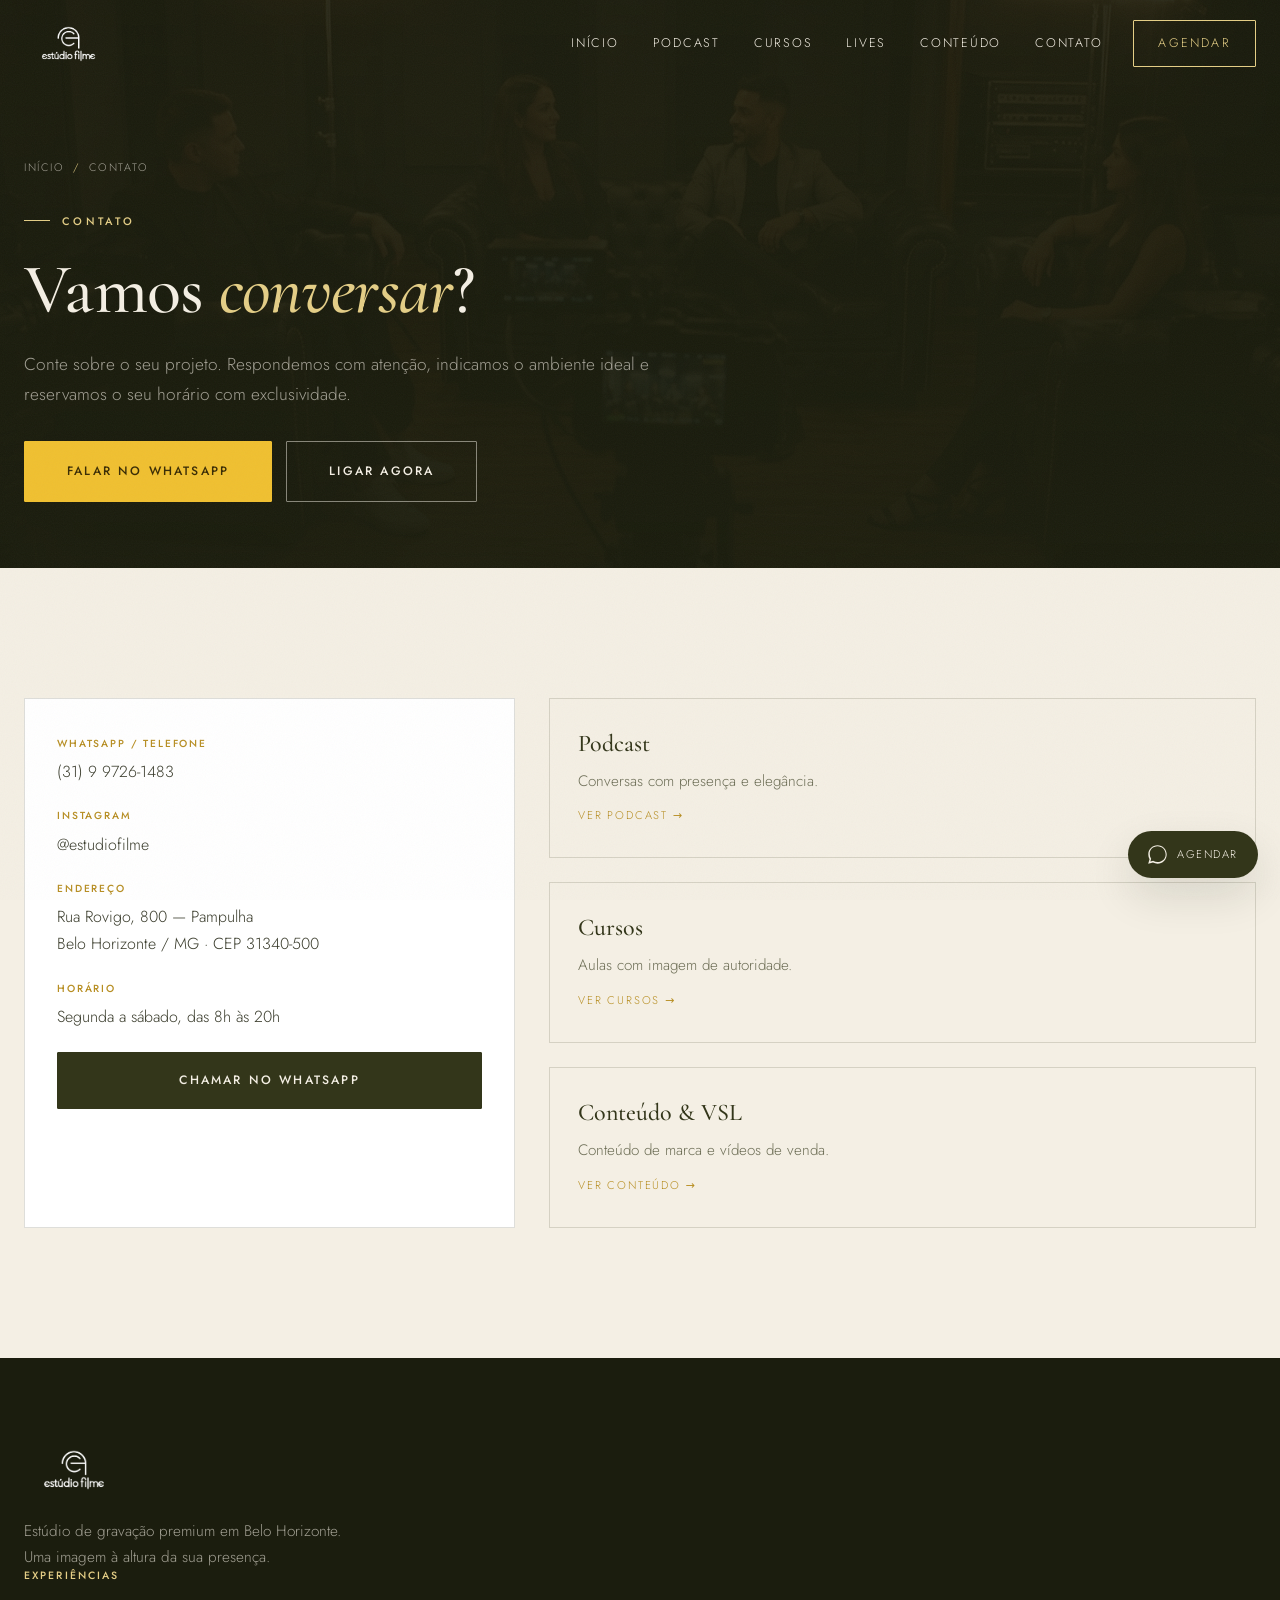
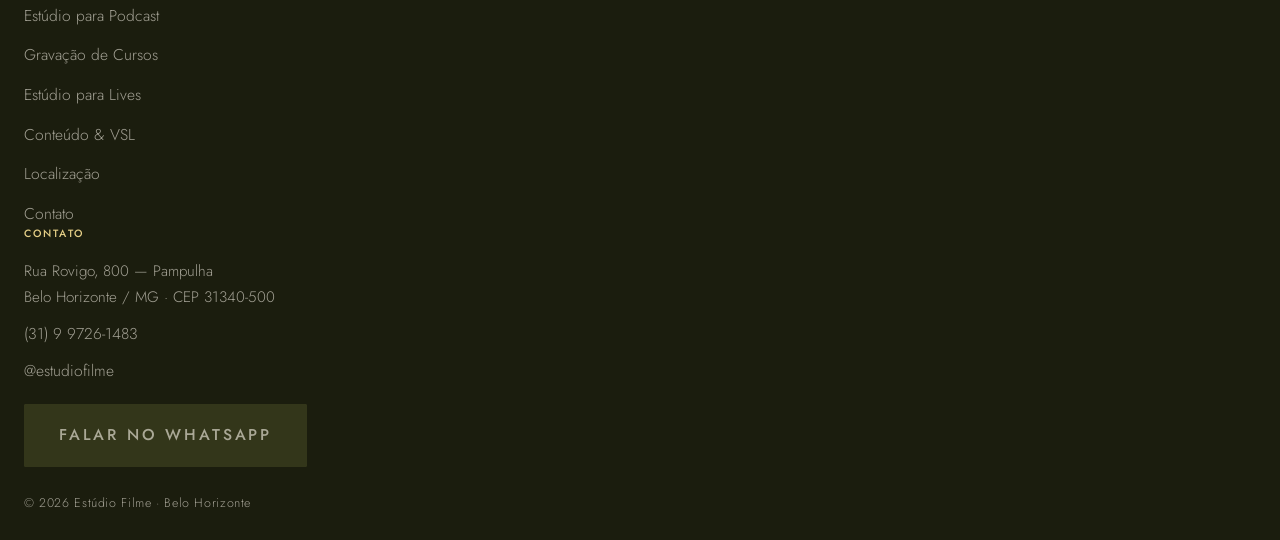
==== contato/index.html @ 5caf7e09 "Primeira Versão" ====
<!DOCTYPE html>
<html lang="pt-BR">
<head>
  <meta charset="UTF-8" />
  <meta name="viewport" content="width=device-width, initial-scale=1.0" />
  <meta name="theme-color" content="#F7F2E8" />

  <title>Contato e Agendamento | Estúdio Filme</title>
  <meta name="description" content="Fale com o Estúdio Filme e agende sua gravação em Belo Horizonte. Atendimento próximo e exclusivo pelo WhatsApp (31) 99726-1483. Estúdio premium na Pampulha." />
  <meta name="keywords" content="contato Estúdio Filme, agendar estúdio premium BH, WhatsApp estúdio gravação Belo Horizonte" />
  <meta name="robots" content="index, follow, max-image-preview:large, max-snippet:-1" />
  <meta name="geo.region" content="BR-MG" />
  <meta name="geo.placename" content="Belo Horizonte" />

  <meta property="og:type" content="website" />
  <meta property="og:locale" content="pt_BR" />
  <meta property="og:site_name" content="Estúdio Filme" />
  <meta property="og:title" content="Contato e Agendamento | Estúdio Filme" />
  <meta property="og:description" content="Agende sua gravação no Estúdio Filme pelo WhatsApp (31) 99726-1483." />
  <meta property="og:url" content="https://www.estudiofilme.com.br/contato/" />
  <meta property="og:image" content="https://www.estudiofilme.com.br/assets/estudio-music.png" />

  <link rel="icon" type="image/png" href="../assets/favicon.png" />
  <link rel="apple-touch-icon" href="../assets/favicon.png" />
  <link rel="canonical" href="https://www.estudiofilme.com.br/contato/" />
  <link rel="alternate" hreflang="pt-BR" href="https://www.estudiofilme.com.br/contato/" />
  <link rel="sitemap" type="application/xml" href="/sitemap.xml" />

  <link rel="preconnect" href="https://fonts.googleapis.com" />
  <link rel="preconnect" href="https://fonts.gstatic.com" crossorigin />
  <link href="https://fonts.googleapis.com/css2?family=Cormorant+Garamond:ital,wght@0,500;0,600;1,500;1,600&family=Jost:wght@300;400;500&display=swap" rel="stylesheet" />
  <link rel="stylesheet" href="../style.css" />

  <script type="application/ld+json">
  {
    "@context": "https://schema.org",
    "@graph": [
      { "@type": "ContactPage", "@id": "https://www.estudiofilme.com.br/contato/#contactpage", "url": "https://www.estudiofilme.com.br/contato/", "name": "Contato — Estúdio Filme", "about": { "@id": "https://www.estudiofilme.com.br/#business" } },
      { "@type": ["LocalBusiness","ProfessionalService"], "@id": "https://www.estudiofilme.com.br/#business", "name": "Estúdio Filme", "url": "https://www.estudiofilme.com.br/", "telephone": "+5531997261483", "image": "https://www.estudiofilme.com.br/assets/estudio-music.png", "priceRange": "$$$", "address": { "@type": "PostalAddress", "streetAddress": "Rua Rovigo, 800", "addressLocality": "Belo Horizonte", "addressRegion": "MG", "postalCode": "31340-500", "addressCountry": "BR" }, "contactPoint": { "@type": "ContactPoint", "telephone": "+5531997261483", "contactType": "reservas", "areaServed": "BR", "availableLanguage": "Portuguese" } },
      { "@type": "BreadcrumbList", "itemListElement": [ { "@type": "ListItem", "position": 1, "name": "Início", "item": "https://www.estudiofilme.com.br/" }, { "@type": "ListItem", "position": 2, "name": "Contato", "item": "https://www.estudiofilme.com.br/contato/" } ] }
    ]
  }
  </script>
</head>

<body>
  <div class="progress" aria-hidden="true"></div>
  <div class="grain" aria-hidden="true"></div>
  <header class="navbar over-hero" id="navbar">
    <div class="container nav-inner">
      <a href="../" class="nav-logo" aria-label="Estúdio Filme — página inicial"><img src="../assets/logo.png" alt="Logo Estúdio Filme" width="150" height="50" /></a>
      <button class="nav-toggle" id="navToggle" aria-label="Abrir menu" aria-expanded="false" aria-controls="navMenu"><span></span><span></span><span></span></button>
      <nav class="nav-menu nav-desk" id="navMenu" aria-label="Navegação principal">
        <ul>
          <li><a href="../">Início</a></li>
          <li><a href="../podcast/">Podcast</a></li>
          <li><a href="../cursos/">Cursos</a></li>
          <li><a href="../lives/">Lives</a></li>
          <li><a href="../conteudo/">Conteúdo</a></li>
          <li><a href="../contato/" aria-current="page">Contato</a></li>
          <li><a class="nav-cta" href="https://tintim.link/whatsapp/37ca98e3-c741-49e3-a5a9-5ac7f1c327ac/c7a676eb-f484-4da7-a1aa-356ea77e2d08" target="_blank" rel="noopener">Agendar</a></li>
        </ul>
      </nav>
    </div>
  </header>

  <main>
    <section class="subhero">
      <div class="bg"><img src="../assets/estudio-music.png" alt="" aria-hidden="true" data-parallax="0.07" /></div>
      <div class="container">
        <nav class="breadcrumb" aria-label="Trilha"><ol><li><a href="../">Início</a></li><li aria-current="page">Contato</li></ol></nav>
        <span class="eyebrow">Contato</span>
        <h1>Vamos <em>conversar</em>?</h1>
        <p class="lead">Conte sobre o seu projeto. Respondemos com atenção, indicamos o ambiente ideal e reservamos o seu horário com exclusividade.</p>
        <div class="hero-actions">
          <a class="btn btn-solid btn-lg" href="https://tintim.link/whatsapp/37ca98e3-c741-49e3-a5a9-5ac7f1c327ac/c7a676eb-f484-4da7-a1aa-356ea77e2d08" target="_blank" rel="noopener">Falar no WhatsApp</a>
          <a class="btn btn-outline btn-lg" href="tel:+5531997261483">Ligar agora</a>
        </div>
      </div>
    </section>

    <section class="section">
      <div class="container">
        <div class="location-grid">
          <address class="location-info reveal">
            <p class="loc-item"><strong>WhatsApp / Telefone</strong><a href="tel:+5531997261483">(31) 9 9726-1483</a></p>
            <p class="loc-item"><strong>Instagram</strong><a href="https://www.instagram.com/estudiofilme" target="_blank" rel="noopener">@estudiofilme</a></p>
            <p class="loc-item"><strong>Endereço</strong>Rua Rovigo, 800 — Pampulha<br />Belo Horizonte / MG · CEP 31340-500</p>
            <p class="loc-item"><strong>Horário</strong>Segunda a sábado, das 8h às 20h</p>
            <a class="btn btn-solid" href="https://tintim.link/whatsapp/37ca98e3-c741-49e3-a5a9-5ac7f1c327ac/c7a676eb-f484-4da7-a1aa-356ea77e2d08" target="_blank" rel="noopener">Chamar no WhatsApp</a>
          </address>
          <div class="related-grid" style="grid-template-columns:1fr">
            <a class="related-card reveal" href="../podcast/"><h3>Podcast</h3><p>Conversas com presença e elegância.</p><span class="sol-link">Ver podcast</span></a>
            <a class="related-card reveal" href="../cursos/"><h3>Cursos</h3><p>Aulas com imagem de autoridade.</p><span class="sol-link">Ver cursos</span></a>
            <a class="related-card reveal" href="../conteudo/"><h3>Conteúdo &amp; VSL</h3><p>Conteúdo de marca e vídeos de venda.</p><span class="sol-link">Ver conteúdo</span></a>
          </div>
        </div>
      </div>
    </section>
  </main>

  <footer class="footer">
    <div class="container footer-inner">
      <div class="footer-brand"><img src="../assets/logo.png" alt="Estúdio Filme" width="160" height="52" /><p>Estúdio de gravação premium em Belo Horizonte. Uma imagem à altura da sua presença.</p></div>
      <nav class="footer-nav" aria-label="Links do rodapé"><h4>Experiências</h4><ul>
        <li><a href="../podcast/">Estúdio para Podcast</a></li>
        <li><a href="../cursos/">Gravação de Cursos</a></li>
        <li><a href="../lives/">Estúdio para Lives</a></li>
        <li><a href="../conteudo/">Conteúdo &amp; VSL</a></li>
        <li><a href="../localizacao/">Localização</a></li>
        <li><a href="../contato/">Contato</a></li>
      </ul></nav>
      <div class="footer-contact"><h4>Contato</h4><address class="footer-address">
        <p>Rua Rovigo, 800 — Pampulha<br />Belo Horizonte / MG · CEP 31340-500</p>
        <p><a href="tel:+5531997261483">(31) 9 9726-1483</a></p>
        <p><a href="https://www.instagram.com/estudiofilme" target="_blank" rel="noopener">@estudiofilme</a></p>
      </address>
      <a class="btn btn-solid" href="https://tintim.link/whatsapp/37ca98e3-c741-49e3-a5a9-5ac7f1c327ac/c7a676eb-f484-4da7-a1aa-356ea77e2d08" target="_blank" rel="noopener">Falar no WhatsApp</a></div>
    </div>
    <div class="footer-bottom"><div class="container"><p>© <span id="year"></span> Estúdio Filme · Belo Horizonte</p></div></div>
  </footer>

  <a class="whatsapp-float" href="https://tintim.link/whatsapp/37ca98e3-c741-49e3-a5a9-5ac7f1c327ac/c7a676eb-f484-4da7-a1aa-356ea77e2d08" target="_blank" rel="noopener" aria-label="Falar no WhatsApp">
    <svg viewBox="0 0 32 32" aria-hidden="true"><path d="M16 .4C7.4.4.5 7.3.5 15.9c0 2.8.7 5.5 2.1 7.9L.3 31.7l8.1-2.1c2.3 1.3 4.9 1.9 7.6 1.9 8.6 0 15.5-6.9 15.5-15.5S24.6.4 16 .4zm0 28.3c-2.4 0-4.7-.6-6.7-1.8l-.5-.3-4.8 1.3 1.3-4.7-.3-.5c-1.3-2.1-2-4.5-2-6.9C2.3 8.3 8.4 2.3 16 2.3S29.7 8.3 29.7 16 23.6 28.7 16 28.7z"/></svg>
    <span class="wf-label">Agendar</span>
  </a>
  <button class="to-top" aria-label="Voltar ao topo"><svg viewBox="0 0 24 24" width="18" height="18" fill="none" stroke="currentColor" stroke-width="1.6"><path d="M12 19V5M5 12l7-7 7 7"/></svg></button>

  <script src="../script.js" defer></script>
</body>
</html>
---- style.css ----
/* =========================================================
   ESTÚDIO FILME — Design System (art-directed / premium)
   Base clara (creme + oliva + dourado) com seções
   cinematográficas escuras. Detalhes técnicos e editoriais.
   Mobile-first. Media queries ao final.
   ========================================================= */

:root {
  --cream: #F4EFE4;
  --cream-2: #EBE3D2;
  --paper: #FFFFFF;
  --ink: #1B1D0E;          /* quase-preto oliva (seções escuras) */
  --ink-2: #262913;
  --oliva: #33361A;
  --musgo: #565A2E;
  --sage: #97A07A;
  --gold: #B78E22;
  --gold-2: #C6A02E;
  --gold-soft: #E4CE86;
  --gold-bright: #F0C030;
  --text: #3A3C2C;
  --muted: #6D6E56;
  --muted-light: rgba(244, 239, 228, .62);
  --line: rgba(51, 54, 26, .16);
  --line-2: rgba(51, 54, 26, .3);
  --line-light: rgba(244, 239, 228, .16);

  --serif: 'Cormorant Garamond', Georgia, serif;
  --sans: 'Jost', system-ui, sans-serif;

  --container: 1280px;
  --nav-h: 78px;
  --ease: cubic-bezier(.22, 1, .36, 1);
  --ease-out: cubic-bezier(.16, 1, .3, 1);
  --shadow: 0 30px 80px rgba(27, 29, 14, .18);
  --shadow-soft: 0 18px 44px rgba(27, 29, 14, .12);
}

*, *::before, *::after { box-sizing: border-box; margin: 0; padding: 0; }
html { scroll-behavior: smooth; scroll-padding-top: var(--nav-h); -webkit-text-size-adjust: 100%; }
body {
  font-family: var(--sans); font-weight: 300; background: var(--cream); color: var(--text);
  line-height: 1.7; -webkit-font-smoothing: antialiased; overflow-x: hidden;
}
img { max-width: 100%; display: block; }
a { color: inherit; text-decoration: none; }
ul { list-style: none; }
h1, h2, h3, h4 { font-family: var(--serif); color: var(--oliva); font-weight: 500; line-height: 1.08; }
::selection { background: var(--gold-soft); color: var(--oliva); }

.container { width: 100%; max-width: var(--container); margin-inline: auto; padding-inline: 24px; }

/* ---- Rótulos técnicos ---- */
.eyebrow {
  font-family: var(--sans); font-weight: 500; text-transform: uppercase; letter-spacing: .3em;
  font-size: .68rem; color: var(--gold); display: inline-flex; align-items: center; gap: 12px;
}
.eyebrow::before { content: ""; width: 26px; height: 1px; background: currentColor; }
.eyebrow.on-dark { color: var(--gold-soft); }
.gold { color: var(--gold); }
.serif-it { font-family: var(--serif); font-style: italic; }

/* ---- Botões ---- */
.btn {
  position: relative; display: inline-flex; align-items: center; justify-content: center; gap: 12px;
  font-family: var(--sans); font-weight: 500; font-size: .76rem; text-transform: uppercase; letter-spacing: .18em;
  padding: 17px 34px; border-radius: 1px; cursor: pointer; overflow: hidden; isolation: isolate;
  border: 1px solid var(--oliva); color: var(--oliva); background: transparent; min-height: 54px;
  transition: color .4s var(--ease), border-color .4s var(--ease);
}
.btn::before { content: ""; position: absolute; inset: 0; background: var(--oliva); transform: scaleY(0); transform-origin: bottom; transition: transform .45s var(--ease); z-index: -1; }
.btn:hover::before, .btn:focus-visible::before { transform: scaleY(1); }
.btn:hover, .btn:focus-visible { color: var(--cream); }
.btn-solid { background: var(--oliva); color: var(--cream); }
.btn-solid::before { background: var(--musgo); transform: scaleY(1); transform-origin: top; opacity: 0; transition: opacity .4s var(--ease); }
.btn-solid:hover::before { opacity: 1; transform: scaleY(1); }
.btn-solid:hover { color: var(--cream); }
.btn-gold { border-color: var(--gold-bright); background: var(--gold-bright); color: #3a2c04; }
.btn-gold::before { background: var(--gold-soft); }
.btn-gold:hover { color: #3a2c04; }
.on-dark .btn, .cta .btn, .filmband .btn, .subhero .btn { border-color: rgba(244, 239, 228, .5); color: var(--cream); }
.on-dark .btn::before, .cta .btn::before, .filmband .btn::before, .subhero .btn::before { background: var(--cream); }
.on-dark .btn:hover, .cta .btn:hover, .filmband .btn:hover, .subhero .btn:hover { color: var(--oliva); }
.subhero .btn-solid { background: var(--gold-bright); border-color: var(--gold-bright); color: #3a2c04; }
.subhero .btn-solid::before { background: var(--gold-soft); }
.subhero .btn-solid:hover { color: #3a2c04; }
.btn-lg { padding: 19px 42px; }

:focus-visible { outline: 2px solid var(--gold); outline-offset: 4px; }

/* ---- Link com underline animado ---- */
.link {
  position: relative; font-family: var(--sans); text-transform: uppercase; letter-spacing: .18em;
  font-size: .72rem; color: var(--oliva); padding-bottom: 3px;
}
.link::after { content: ""; position: absolute; left: 0; bottom: 0; width: 100%; height: 1px; background: var(--gold); transform: scaleX(0); transform-origin: left; transition: transform .45s var(--ease); }
.link:hover::after { transform: scaleX(1); }
.link .arw { display: inline-block; transition: transform .4s var(--ease); }
.link:hover .arw { transform: translateX(6px); }

/* =========================================================
   PRELOADER · PROGRESSO · GRÃO
   ========================================================= */
#preloader {
  position: fixed; inset: 0; z-index: 200; background: var(--cream);
  display: grid; place-items: center; transition: opacity .7s var(--ease), visibility .7s;
}
#preloader img { height: 54px; opacity: 0; animation: preIn 1s var(--ease) forwards; }
#preloader .pre-line { position: absolute; bottom: 34%; left: 50%; transform: translateX(-50%); width: 0; height: 1px; background: var(--gold); animation: preLine 1.1s var(--ease) .2s forwards; }
@keyframes preIn { to { opacity: 1; } }
@keyframes preLine { to { width: 140px; } }
body.loaded #preloader { opacity: 0; visibility: hidden; }

.progress { position: fixed; top: 0; left: 0; height: 2px; width: 0; background: linear-gradient(90deg, var(--gold), var(--gold-bright)); z-index: 150; transition: width .1s linear; }

.grain { position: fixed; inset: 0; z-index: 4; pointer-events: none; opacity: .04;
  background-image: url("data:image/svg+xml,%3Csvg xmlns='http://www.w3.org/2000/svg' width='140' height='140'%3E%3Cfilter id='n'%3E%3CfeTurbulence type='fractalNoise' baseFrequency='0.9' numOctaves='2'/%3E%3C/filter%3E%3Crect width='100%25' height='100%25' filter='url(%23n)'/%3E%3C/svg%3E"); }

/* =========================================================
   NAVBAR
   ========================================================= */
.navbar { position: fixed; inset: 0 0 auto 0; z-index: 100; height: var(--nav-h); display: flex; align-items: center;
  transition: background .5s var(--ease), box-shadow .5s var(--ease), border-color .5s var(--ease); border-bottom: 1px solid transparent; }
.navbar.scrolled { background: rgba(244, 239, 228, .92); backdrop-filter: blur(14px); border-bottom-color: var(--line); }
.nav-inner { display: flex; align-items: center; justify-content: space-between; width: 100%; }
.nav-logo img { height: 46px; width: auto; transition: filter .4s var(--ease); }
/* logo invertida (clara) sobre hero escuro */
.navbar.over-hero .nav-logo img { filter: brightness(0) invert(1) sepia(.3) saturate(2) hue-rotate(5deg) brightness(1.05); }
.navbar.over-hero.scrolled .nav-logo img { filter: none; }

.nav-toggle { width: 46px; height: 46px; background: none; border: none; cursor: pointer; display: flex; flex-direction: column; justify-content: center; align-items: center; gap: 6px; z-index: 110; }
.nav-toggle span { width: 26px; height: 1.5px; background: var(--oliva); transition: transform .3s var(--ease), opacity .3s var(--ease), background .4s; }
.navbar.over-hero:not(.scrolled) .nav-toggle span { background: var(--cream); }
.nav-toggle.open span:nth-child(1) { transform: translateY(7.5px) rotate(45deg); }
.nav-toggle.open span:nth-child(2) { opacity: 0; }
.nav-toggle.open span:nth-child(3) { transform: translateY(-7.5px) rotate(-45deg); }

.nav-menu { position: fixed; inset: 0 0 0 auto; width: min(86vw, 380px); background: var(--ink); border-left: 1px solid var(--line-light);
  padding: calc(var(--nav-h) + 34px) 38px 40px; transform: translateX(100%); transition: transform .5s var(--ease); display: flex; box-shadow: var(--shadow); }
.nav-menu.open { transform: translateX(0); }
.nav-menu ul { display: flex; flex-direction: column; gap: 2px; width: 100%; }
.nav-menu a { display: flex; align-items: baseline; gap: 12px; padding: 15px 4px; font-family: var(--serif); font-size: 1.5rem; color: var(--cream); border-bottom: 1px solid var(--line-light); transition: color .3s, padding-left .3s var(--ease); }
.nav-menu a .idx { font-family: var(--sans); font-size: .62rem; letter-spacing: .1em; color: var(--gold-soft); }
.nav-menu a:hover { color: var(--gold-bright); padding-left: 12px; }
.nav-menu a.nav-cta { margin-top: 22px; border: 1px solid var(--gold-soft); justify-content: center; font-family: var(--sans); font-size: .78rem; text-transform: uppercase; letter-spacing: .18em; padding: 15px; color: var(--gold-soft); }
.nav-menu a.nav-cta:hover { background: var(--gold-bright); color: var(--ink); padding-left: 15px; }

/* menu horizontal (desktop) — cor adapta sobre hero */
.nav-desk a { color: var(--oliva); }
.navbar.over-hero:not(.scrolled) .nav-desk a:not(.nav-cta) { color: var(--cream); }

.nav-backdrop { position: fixed; inset: 0; background: rgba(27, 29, 14, .5); z-index: 90; opacity: 0; visibility: hidden; transition: opacity .5s; }
.nav-backdrop.open { opacity: 1; visibility: visible; }

/* =========================================================
   HERO (editorial)
   ========================================================= */
.hero { position: relative; background: var(--ink); color: var(--cream); overflow: hidden; padding: calc(var(--nav-h) + 56px) 0 40px; }
.hero-bg { position: absolute; inset: 0; z-index: 0; }
.hero-bg img { width: 100%; height: 100%; object-fit: cover; opacity: .3; transform: scale(1.08); filter: saturate(.9); }
.hero-bg::after { content: ""; position: absolute; inset: 0; background: linear-gradient(180deg, rgba(27,29,14,.7) 0%, rgba(27,29,14,.55) 40%, rgba(27,29,14,.92) 100%); }
.hero-inner { position: relative; z-index: 2; }
.hero-kicker { display: flex; justify-content: space-between; align-items: center; padding-bottom: 46px; border-bottom: 1px solid var(--line-light); }
.hero-kicker .tag { font-family: var(--sans); text-transform: uppercase; letter-spacing: .2em; font-size: .66rem; color: var(--muted-light); }
.hero-kicker .rec { display: inline-flex; align-items: center; gap: 9px; font-family: var(--sans); text-transform: uppercase; letter-spacing: .2em; font-size: .66rem; color: var(--cream); }
.hero-kicker .rec i { width: 9px; height: 9px; border-radius: 50%; background: #d64b3f; animation: blink 1.6s infinite; }
@keyframes blink { 0%, 100% { opacity: 1; } 50% { opacity: .25; } }
.hero-title { margin: 44px 0 0; font-size: clamp(2.9rem, 11vw, 7rem); font-weight: 500; line-height: .98; letter-spacing: -.015em; color: var(--cream); }
.hero-title em { font-style: italic; color: var(--gold-soft); }
.hero-title .word { display: inline-block; overflow: hidden; vertical-align: top; }
.hero-title .word span { display: inline-block; transform: translateY(105%); transition: transform .9s var(--ease-out); }
.hero.lit .hero-title .word span { transform: none; }
.hero-foot { display: grid; grid-template-columns: 1fr; gap: 30px; margin-top: 48px; align-items: end; }
.hero-foot p { max-width: 460px; color: var(--muted-light); font-size: 1.05rem; }
.hero-actions { display: flex; flex-wrap: wrap; gap: 14px; }
.scroll-cue { position: absolute; left: 50%; bottom: 20px; transform: translateX(-50%); z-index: 2; font-family: var(--sans); text-transform: uppercase; letter-spacing: .2em; font-size: .6rem; color: var(--muted-light); display: flex; flex-direction: column; align-items: center; gap: 8px; }
.scroll-cue span { width: 1px; height: 40px; background: linear-gradient(var(--gold-soft), transparent); animation: cue 2s infinite; }
@keyframes cue { 0% { transform: scaleY(0); transform-origin: top; } 50% { transform: scaleY(1); transform-origin: top; } 51% { transform-origin: bottom; } 100% { transform: scaleY(0); transform-origin: bottom; } }

/* ---- Marquee ---- */
.marquee { background: var(--gold-bright); color: var(--ink); overflow: hidden; padding: 16px 0; }
.marquee-track { display: inline-flex; white-space: nowrap; animation: marq 30s linear infinite; }
.marquee:hover .marquee-track { animation-play-state: paused; }
.marquee span { font-family: var(--serif); font-style: italic; font-size: 1.5rem; padding: 0 26px; display: inline-flex; align-items: center; gap: 26px; }
.marquee span::after { content: "✦"; font-size: .8rem; font-style: normal; }
@keyframes marq { to { transform: translateX(-50%); } }

/* =========================================================
   SEÇÕES GENÉRICAS
   ========================================================= */
.section { padding: 96px 0; position: relative; }
.section.alt { background: var(--cream-2); }
.section.dark { background: var(--ink); color: var(--cream); }
.sol-link { font-family: var(--sans); text-transform: uppercase; letter-spacing: .16em; font-size: .7rem; color: var(--gold); transition: color .3s; }
.sol-link::after { content: " →"; }
.related-card:hover .sol-link { color: var(--musgo); }
.section.dark h2, .section.dark h3 { color: var(--cream); }
.section-head { max-width: 720px; margin-bottom: 56px; }
.section-head.center { margin-inline: auto; text-align: center; }
.section-head .eyebrow { margin-bottom: 20px; }
.section-head h2 { font-size: clamp(2.1rem, 6.5vw, 3.6rem); font-weight: 500; letter-spacing: -.01em; }
.section-head h2 em { font-style: italic; color: var(--gold); }
.section-head .lead { margin-top: 20px; color: var(--muted); font-size: 1.06rem; }
.section.dark .section-head .lead { color: var(--muted-light); }

/* cantos técnicos */
.corners { position: absolute; inset: -9px; pointer-events: none; }
.corners i { position: absolute; width: 16px; height: 16px; border: 1px solid var(--gold); }
.corners i:nth-child(1) { top: 0; left: 0; border-right: 0; border-bottom: 0; }
.corners i:nth-child(2) { top: 0; right: 0; border-left: 0; border-bottom: 0; }
.corners i:nth-child(3) { bottom: 0; left: 0; border-right: 0; border-top: 0; }
.corners i:nth-child(4) { bottom: 0; right: 0; border-left: 0; border-top: 0; }

/* =========================================================
   MANIFESTO + ÍNDICE NUMÉRICO
   ========================================================= */
.manifesto p { font-family: var(--serif); font-size: clamp(1.5rem, 4.5vw, 2.5rem); line-height: 1.32; color: var(--oliva); font-weight: 500; max-width: 940px; }
.manifesto p .dropcap { float: left; font-size: 4.6em; line-height: .7; padding: 8px 14px 0 0; color: var(--gold); font-style: italic; }
.index-row { display: grid; grid-template-columns: repeat(2, 1fr); gap: 1px; background: var(--line); border: 1px solid var(--line); margin-top: 64px; }
.index-cell { background: var(--cream); padding: 30px 24px; }
.index-cell .n { font-family: var(--serif); font-size: 2.6rem; font-weight: 600; color: var(--oliva); line-height: 1; }
.index-cell .n em { font-style: italic; color: var(--gold); }
.index-cell .l { display: block; margin-top: 8px; font-family: var(--sans); text-transform: uppercase; letter-spacing: .16em; font-size: .66rem; color: var(--muted); }

/* =========================================================
   AMBIENTES (linhas editoriais alternadas)
   ========================================================= */
.amb { position: relative; display: grid; grid-template-columns: 1fr; gap: 0; }
.amb-row { display: grid; grid-template-columns: 1fr; align-items: center; gap: 30px; padding: 46px 0; border-top: 1px solid var(--line); }
.amb-row:last-child { border-bottom: 1px solid var(--line); }
.amb-media { position: relative; overflow: hidden; }
.amb-media .ph { overflow: hidden; }
.amb-media img { width: 100%; aspect-ratio: 3 / 2; object-fit: cover; transition: transform 1.1s var(--ease); }
.amb-row:hover .amb-media img { transform: scale(1.05); }
.amb-media .cap { position: absolute; left: 14px; bottom: 14px; z-index: 3; background: rgba(27, 29, 14, .72); color: var(--cream); backdrop-filter: blur(4px); padding: 8px 15px; font-family: var(--sans); text-transform: uppercase; letter-spacing: .16em; font-size: .62rem; }
.amb-body { position: relative; }
.amb-index { font-family: var(--serif); font-size: clamp(3rem, 9vw, 5.4rem); font-weight: 600; line-height: 1; color: transparent; -webkit-text-stroke: 1px var(--line-2); letter-spacing: -.02em; }
.amb-body h3 { font-size: clamp(2rem, 6vw, 2.8rem); font-weight: 500; margin-top: 6px; }
.amb-body p { margin-top: 14px; color: var(--muted); max-width: 460px; }
.amb-meta { margin-top: 22px; display: flex; flex-wrap: wrap; gap: 10px 22px; align-items: center; }
.amb-tag { font-family: var(--sans); text-transform: uppercase; letter-spacing: .16em; font-size: .64rem; color: var(--musgo); padding: 6px 13px; border: 1px solid var(--line); border-radius: 40px; }

/* =========================================================
   BANDA CINEMATOGRÁFICA (full-bleed + parallax)
   ========================================================= */
.filmband { position: relative; min-height: 78vh; display: grid; place-items: center; text-align: center; color: var(--cream); overflow: hidden; }
.filmband .bg { position: absolute; inset: -12% 0; z-index: 0; }
.filmband .bg img { width: 100%; height: 124%; object-fit: cover; }
.filmband::after { content: ""; position: absolute; inset: 0; background: linear-gradient(180deg, rgba(27,29,14,.6), rgba(27,29,14,.82)); z-index: 1; }
.filmband .inner { position: relative; z-index: 2; max-width: 960px; padding: 100px 24px; }
.filmband blockquote { font-family: var(--serif); font-size: clamp(1.8rem, 5.5vw, 3.4rem); font-style: italic; font-weight: 500; line-height: 1.28; }
.filmband cite { display: block; margin-top: 30px; font-family: var(--sans); font-style: normal; text-transform: uppercase; letter-spacing: .24em; font-size: .72rem; color: var(--gold-soft); }

/* =========================================================
   SOLUÇÕES
   ========================================================= */
.sol-grid { display: grid; grid-template-columns: 1fr; gap: 1px; background: var(--line); border: 1px solid var(--line); }
.sol-card { position: relative; background: var(--cream); padding: 40px 30px; display: flex; flex-direction: column; gap: 12px; min-height: 240px; transition: background .5s var(--ease); overflow: hidden; }
.sol-card::after { content: ""; position: absolute; left: 0; bottom: 0; width: 100%; height: 2px; background: var(--gold-bright); transform: scaleX(0); transform-origin: left; transition: transform .5s var(--ease); }
.sol-card:hover { background: var(--paper); }
.sol-card:hover::after { transform: scaleX(1); }
.sol-num { font-family: var(--sans); font-size: .66rem; letter-spacing: .2em; color: var(--gold); }
.sol-card h3 { font-size: 1.9rem; font-weight: 500; }
.sol-card p { color: var(--muted); font-size: .96rem; flex: 1; }

/* =========================================================
   PROCESSO
   ========================================================= */
.proc-grid { display: grid; grid-template-columns: 1fr; gap: 0; }
.proc-item { display: grid; grid-template-columns: auto 1fr; gap: 22px; padding: 30px 0; border-top: 1px solid var(--line-light); }
.proc-item:last-child { border-bottom: 1px solid var(--line-light); }
.proc-n { font-family: var(--serif); font-style: italic; font-size: 2rem; color: var(--gold-soft); line-height: 1; }
.proc-item h3 { font-size: 1.5rem; font-weight: 500; }
.proc-item p { margin-top: 6px; color: var(--muted-light); max-width: 520px; }

/* =========================================================
   GALERIA (bastidores)
   ========================================================= */
.gallery { columns: 1; column-gap: 16px; }
.g-item { position: relative; break-inside: avoid; margin-bottom: 16px; overflow: hidden; }
.g-item img { width: 100%; display: block; transition: transform 1s var(--ease), filter .6s var(--ease); filter: saturate(.9); }
.g-item:hover img { transform: scale(1.05); filter: saturate(1.05); }
.g-item figcaption { position: absolute; left: 12px; bottom: 12px; color: var(--cream); font-family: var(--sans); text-transform: uppercase; letter-spacing: .16em; font-size: .62rem; opacity: 0; transform: translateY(8px); transition: opacity .5s var(--ease), transform .5s var(--ease); text-shadow: 0 2px 10px rgba(0,0,0,.6); }
.g-item:hover figcaption { opacity: 1; transform: none; }

/* =========================================================
   FAQ
   ========================================================= */
.faq-list { max-width: 860px; }
.faq-item { border-bottom: 1px solid var(--line); }
.faq-item summary { cursor: pointer; list-style: none; padding: 26px 44px 26px 40px; position: relative; font-family: var(--serif); font-size: 1.5rem; font-weight: 500; color: var(--oliva); transition: color .3s; }
.faq-item summary::-webkit-details-marker { display: none; }
.faq-item summary::before { content: counter(faq, decimal-leading-zero); counter-increment: faq; position: absolute; left: 0; top: 50%; transform: translateY(-50%); font-family: var(--sans); font-size: .66rem; letter-spacing: .1em; color: var(--gold); }
.faq-item summary::after { content: "+"; position: absolute; right: 4px; top: 50%; transform: translateY(-50%); font-family: var(--sans); font-weight: 300; font-size: 1.6rem; color: var(--gold); transition: transform .35s var(--ease); }
.faq-item[open] summary::after { transform: translateY(-50%) rotate(45deg); }
.faq-item[open] summary { color: var(--musgo); }
.faq-item p { padding: 0 40px 26px; color: var(--muted); font-size: 1rem; }
.faq-list { counter-reset: faq; }

/* =========================================================
   LOCALIZAÇÃO
   ========================================================= */
.location-grid { display: grid; grid-template-columns: 1fr; gap: 26px; }
.location-info { font-style: normal; background: var(--paper); border: 1px solid var(--line); padding: 36px 32px; display: flex; flex-direction: column; gap: 22px; }
.loc-item { display: flex; flex-direction: column; }
.loc-item strong { font-family: var(--sans); font-weight: 500; text-transform: uppercase; letter-spacing: .18em; font-size: .64rem; color: var(--gold); margin-bottom: 6px; }
.loc-item a:hover { color: var(--gold); }
.map-wrap { position: relative; border: 1px solid var(--line); overflow: hidden; }
.map-wrap iframe { width: 100%; height: 380px; border: 0; display: block; filter: grayscale(.4) sepia(.15) contrast(1.02); }

/* =========================================================
   CTA
   ========================================================= */
.cta { position: relative; padding: 120px 0; text-align: center; background: var(--ink); color: var(--cream); overflow: hidden; }
.cta .bg { position: absolute; inset: 0; z-index: 0; opacity: .16; }
.cta .bg img { width: 100%; height: 100%; object-fit: cover; }
.cta .inner { position: relative; z-index: 2; }
.cta h2 { color: var(--cream); font-size: clamp(2.2rem, 7vw, 4rem); font-weight: 500; }
.cta h2 em { font-style: italic; color: var(--gold-soft); }
.cta p { max-width: 540px; margin: 22px auto 36px; color: var(--muted-light); }

/* =========================================================
   SUBPÁGINAS (subhero / breadcrumb / related)
   ========================================================= */
.subhero { position: relative; background: var(--ink); color: var(--cream); padding: calc(var(--nav-h) + 70px) 0 66px; overflow: hidden; }
.subhero .bg { position: absolute; inset: 0; z-index: 0; }
.subhero .bg img { width: 100%; height: 100%; object-fit: cover; opacity: .26; transform: scale(1.05); }
.subhero .bg::after { content: ""; position: absolute; inset: 0; background: linear-gradient(180deg, rgba(27,29,14,.7), rgba(27,29,14,.92)); }
.subhero .container { position: relative; z-index: 2; }
.subhero .eyebrow { margin-bottom: 22px; color: var(--gold-soft); }
.subhero h1 { color: var(--cream); font-size: clamp(2.4rem, 8vw, 4.4rem); font-weight: 500; max-width: 800px; letter-spacing: -.01em; }
.subhero h1 em { font-style: italic; color: var(--gold-soft); }
.subhero p.lead { margin-top: 22px; font-size: 1.08rem; color: var(--muted-light); max-width: 640px; }
.subhero .hero-actions { margin-top: 32px; display: flex; flex-wrap: wrap; gap: 14px; }
.breadcrumb { margin-bottom: 26px; }
.breadcrumb ol { display: flex; flex-wrap: wrap; gap: 9px; font-family: var(--sans); font-size: .68rem; text-transform: uppercase; letter-spacing: .16em; color: var(--muted-light); }
.breadcrumb li { display: flex; gap: 9px; align-items: center; }
.breadcrumb li:not(:last-child)::after { content: "/"; color: var(--gold-soft); }
.breadcrumb a:hover { color: var(--gold-soft); }

.exp-grid { display: grid; grid-template-columns: 1fr; gap: 0; }
.exp-item { display: grid; grid-template-columns: auto 1fr; gap: 22px; padding: 28px 0; border-top: 1px solid var(--line); align-items: start; }
.exp-item:last-child { border-bottom: 1px solid var(--line); }
.exp-num { font-family: var(--serif); font-style: italic; font-size: 1.9rem; color: var(--gold); line-height: 1; }
.exp-item h3 { font-size: 1.4rem; font-weight: 500; }
.exp-item p { margin-top: 6px; color: var(--muted); }

.studio-grid { display: grid; grid-template-columns: 1fr; gap: 26px; }
.studio-card { position: relative; background: var(--paper); border: 1px solid var(--line); overflow: hidden; transition: transform .5s var(--ease), box-shadow .5s var(--ease); }
.studio-card:hover { transform: translateY(-6px); box-shadow: var(--shadow-soft); }
.studio-img { overflow: hidden; aspect-ratio: 3 / 2; }
.studio-img img { width: 100%; height: 100%; object-fit: cover; transition: transform .9s var(--ease); filter: saturate(.92); }
.studio-card:hover .studio-img img { transform: scale(1.05); }
.studio-body { padding: 24px 24px 28px; }
.studio-body h3 { font-size: 1.5rem; font-weight: 500; }
.studio-body p { margin-top: 8px; color: var(--muted); font-size: .95rem; }
.studio-tag { display: inline-block; margin-top: 16px; padding-top: 12px; border-top: 1px solid var(--line); width: 100%; font-family: var(--sans); text-transform: uppercase; letter-spacing: .16em; font-size: .64rem; color: var(--musgo); }

.related-grid { display: grid; grid-template-columns: 1fr; gap: 24px; }
.related-card { position: relative; background: var(--cream); border: 1px solid var(--line); padding: 32px 28px; display: flex; flex-direction: column; gap: 12px; transition: background .5s var(--ease); overflow: hidden; }
.related-card::after { content: ""; position: absolute; left: 0; bottom: 0; width: 100%; height: 2px; background: var(--gold-bright); transform: scaleX(0); transform-origin: left; transition: transform .5s var(--ease); }
.related-card:hover { background: var(--paper); }
.related-card:hover::after { transform: scaleX(1); }
.related-card h3 { font-size: 1.5rem; font-weight: 500; }
.related-card p { color: var(--muted); font-size: .95rem; flex: 1; }

/* =========================================================
   FOOTER
   ========================================================= */
.footer { background: var(--ink); color: var(--cream); padding-top: 84px; }
.footer-top { display: grid; grid-template-columns: 1fr; gap: 40px; padding-bottom: 54px; border-bottom: 1px solid var(--line-light); }
.footer-brand img { height: 56px; width: auto; margin-bottom: 20px; filter: brightness(0) invert(1) sepia(.25) saturate(2.5) hue-rotate(5deg) brightness(1.05); }
.footer-brand p { color: var(--muted-light); max-width: 340px; font-size: .96rem; }
.footer h4 { font-family: var(--sans); font-weight: 500; text-transform: uppercase; letter-spacing: .2em; font-size: .66rem; color: var(--gold-soft); margin-bottom: 20px; }
.footer-nav ul { display: grid; gap: 12px; }
.footer-nav a, .footer-contact a { color: var(--muted-light); transition: color .3s; font-size: .98rem; }
.footer-nav a:hover, .footer-contact a:hover { color: var(--gold-bright); }
.footer-address { font-style: normal; }
.footer-address p { margin-bottom: 10px; color: var(--muted-light); font-size: .95rem; }
.footer-contact .btn { margin-top: 10px; }
.footer-bottom { padding: 26px 0; }
.footer-bottom .fb-inner { display: flex; flex-direction: column; gap: 10px; align-items: center; text-align: center; }
.footer-bottom p { color: var(--muted-light); font-size: .78rem; letter-spacing: .05em; }

/* =========================================================
   FLUTUANTES
   ========================================================= */
.whatsapp-float { position: fixed; right: 22px; bottom: 22px; z-index: 95; display: inline-flex; align-items: center; gap: 10px; background: var(--oliva); color: var(--cream);
  padding: 14px 20px; border-radius: 40px; box-shadow: var(--shadow-soft); font-family: var(--sans); text-transform: uppercase; letter-spacing: .14em; font-size: .7rem; transition: background .3s var(--ease), transform .3s var(--ease); }
.whatsapp-float:hover { background: var(--musgo); transform: translateY(-2px); }
.whatsapp-float svg { width: 19px; height: 19px; fill: currentColor; }
.whatsapp-float .wf-label { display: none; }
.to-top { position: fixed; left: 22px; bottom: 22px; z-index: 95; width: 46px; height: 46px; border: 1px solid var(--line-2); background: var(--cream); color: var(--oliva); display: grid; place-items: center; border-radius: 50%; opacity: 0; visibility: hidden; transform: translateY(10px); transition: all .4s var(--ease); cursor: pointer; }
.to-top.show { opacity: 1; visibility: visible; transform: none; }
.to-top:hover { background: var(--oliva); color: var(--cream); }

/* =========================================================
   ANIMAÇÕES
   ========================================================= */
.reveal { opacity: 0; transform: translateY(30px); transition: opacity 1s var(--ease-out), transform 1s var(--ease-out); }
.reveal.in-view { opacity: 1; transform: none; }
.reveal-img { clip-path: inset(0 0 100% 0); transition: clip-path 1.1s var(--ease-out); }
.reveal-img.in-view { clip-path: inset(0 0 0 0); }
.reveal-img img { transform: scale(1.14); transition: transform 1.4s var(--ease-out); }
.reveal-img.in-view img { transform: scale(1); }
[data-delay="1"] { transition-delay: .1s; }
[data-delay="2"] { transition-delay: .2s; }
[data-delay="3"] { transition-delay: .3s; }

@media (prefers-reduced-motion: reduce) {
  *, *::before, *::after { animation: none !important; transition-duration: .01ms !important; scroll-behavior: auto !important; }
  .reveal, .reveal-img { opacity: 1; transform: none; clip-path: none; }
  .reveal-img img { transform: none; }
  .hero-title .word span { transform: none; }
}

/* =========================================================
   MEDIA QUERIES
   ========================================================= */
@media (min-width: 620px) {
  .index-row { grid-template-columns: repeat(4, 1fr); }
  .sol-grid { grid-template-columns: repeat(2, 1fr); }
  .studio-grid { grid-template-columns: repeat(2, 1fr); }
  .related-grid { grid-template-columns: repeat(3, 1fr); }
  .gallery { columns: 2; }
  .whatsapp-float .wf-label { display: inline; }
  .hero-foot { grid-template-columns: 1fr auto; }
}

@media (min-width: 700px) {
  .exp-grid { grid-template-columns: 1fr 1fr; column-gap: 46px; }
  .exp-item { border-top: 1px solid var(--line); }
}

@media (min-width: 960px) {
  :root { --nav-h: 88px; }
  .nav-toggle { display: none; }
  .nav-menu { position: static; width: auto; transform: none; background: none; border: none; padding: 0; box-shadow: none; }
  .nav-menu ul { flex-direction: row; align-items: center; gap: 4px; }
  .nav-menu a { border: none; font-family: var(--sans); font-size: .78rem; text-transform: uppercase; letter-spacing: .14em; padding: 10px 15px; color: var(--oliva); }
  .navbar.over-hero:not(.scrolled) .nav-menu a:not(.nav-cta) { color: var(--cream); }
  .nav-menu a .idx { display: none; }
  .nav-menu a:hover { padding-left: 15px; color: var(--gold); }
  .nav-menu a.nav-cta { margin-top: 0; margin-left: 12px; border: 1px solid var(--oliva); color: var(--oliva); padding: 12px 24px; border-radius: 1px; }
  .navbar.over-hero:not(.scrolled) .nav-menu a.nav-cta { border-color: var(--gold-soft); color: var(--gold-soft); }
  .nav-menu a.nav-cta:hover { background: var(--oliva); color: var(--cream); }
  .navbar.over-hero:not(.scrolled) .nav-menu a.nav-cta:hover { background: var(--gold-bright); border-color: var(--gold-bright); color: var(--ink); }
  .nav-logo img { height: 50px; }

  .section { padding: 130px 0; }
  .hero { min-height: 100vh; display: flex; align-items: center; padding-top: var(--nav-h); }
  .amb-row { grid-template-columns: 1.05fr .95fr; gap: 60px; padding: 66px 0; }
  .amb-row.rev .amb-media { order: 2; }
  .amb-media img { aspect-ratio: 4 / 3; }
  .index-row { grid-template-columns: repeat(4, 1fr); }
  .sol-grid { grid-template-columns: repeat(4, 1fr); }
  .studio-grid { grid-template-columns: repeat(3, 1fr); }
  .gallery { columns: 3; }
  .location-grid { grid-template-columns: .82fr 1.18fr; gap: 34px; }
  .map-wrap iframe { height: 100%; min-height: 440px; }
  .footer-top { grid-template-columns: 1.7fr 1fr 1.3fr; gap: 54px; }
  .footer-bottom .fb-inner { flex-direction: row; justify-content: space-between; text-align: left; }
  .to-top { width: 50px; height: 50px; }
}

@media (min-width: 1200px) {
  .hero-title { font-size: 7.4rem; }
}
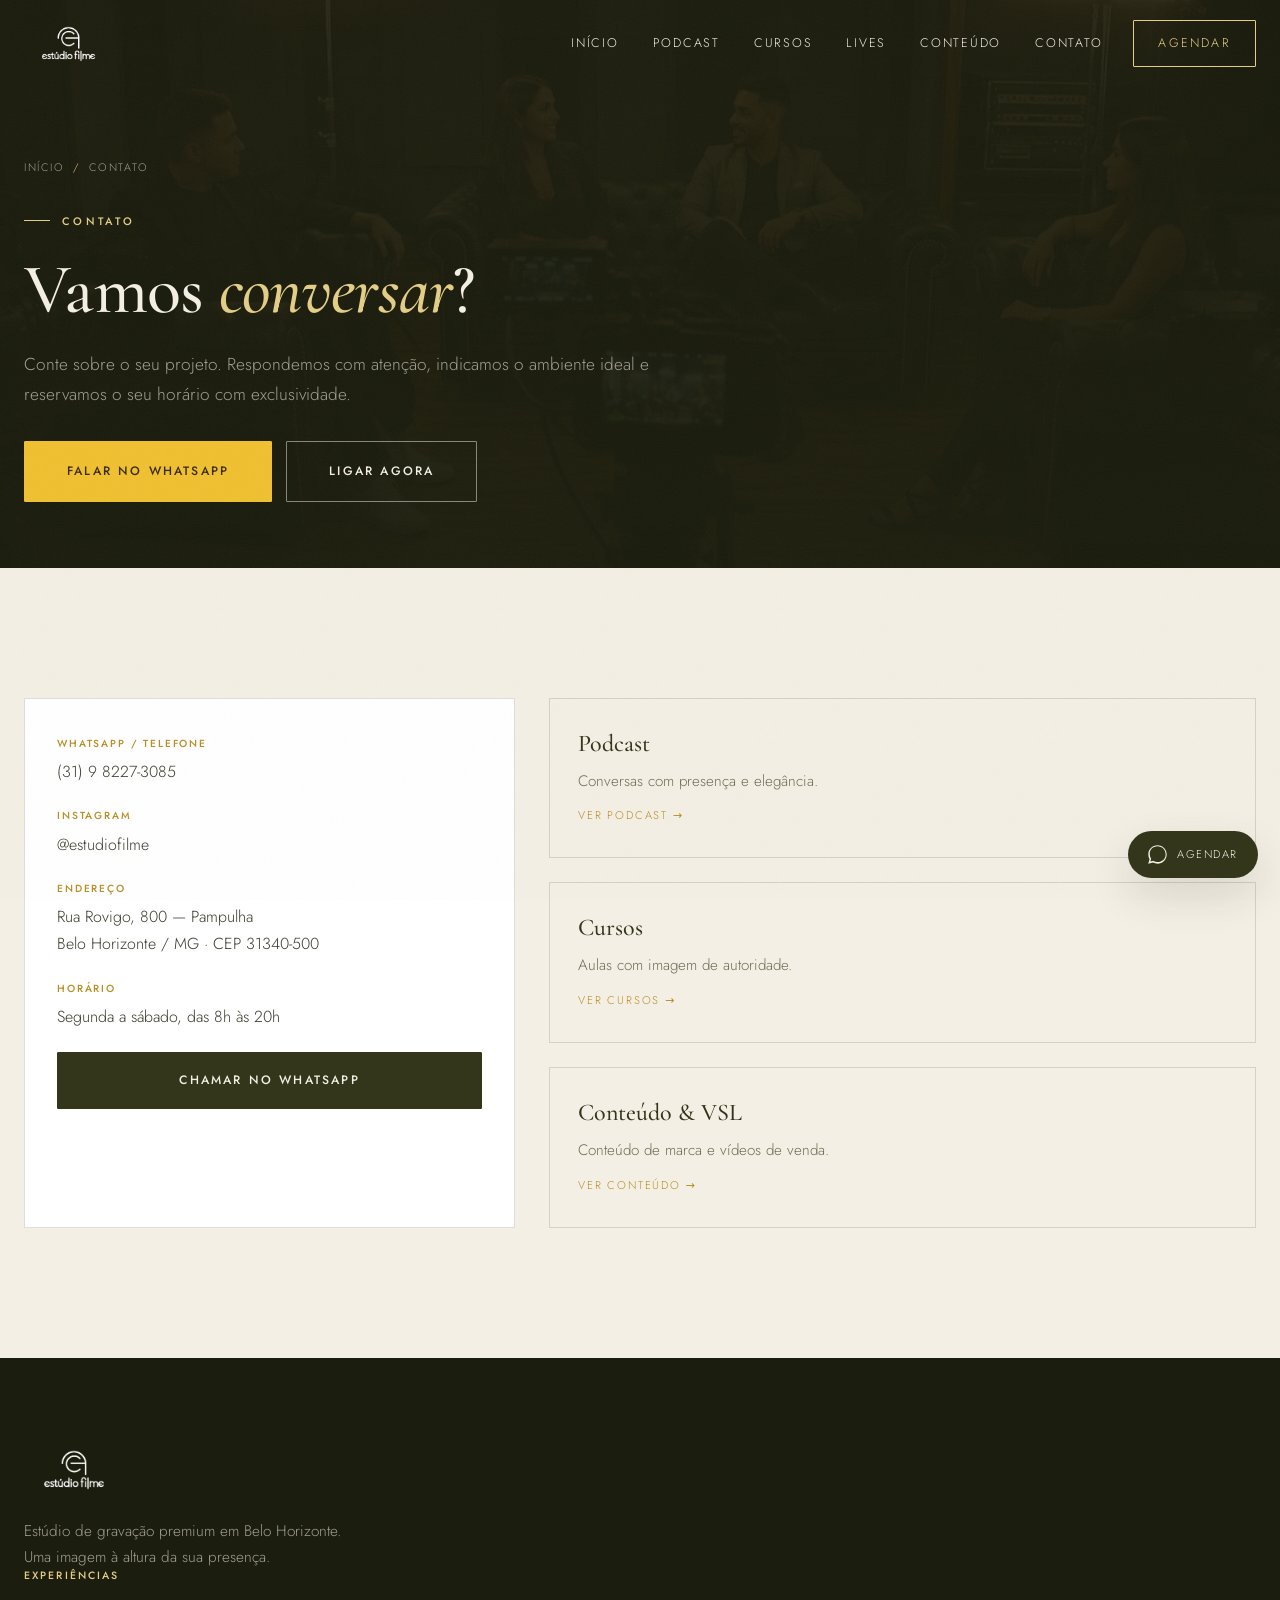
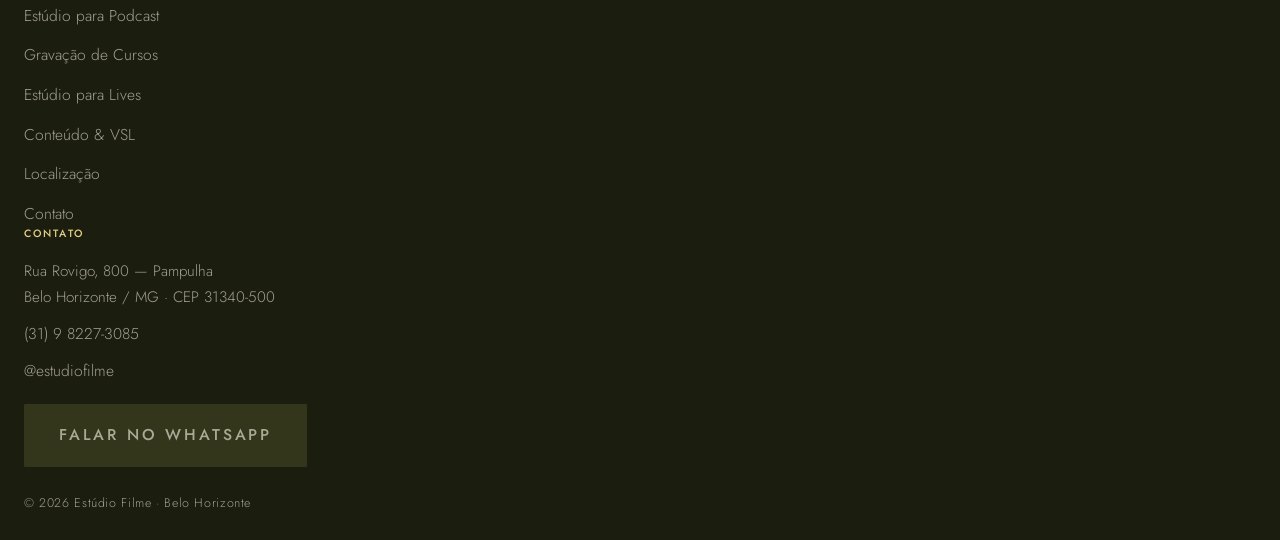
==== commit 767b3de6: "Update -numero" ====
--- a/contato/index.html
+++ b/contato/index.html
@@ -6,7 +6,7 @@
   <meta name="theme-color" content="#F7F2E8" />
 
   <title>Contato e Agendamento | Estúdio Filme</title>
-  <meta name="description" content="Fale com o Estúdio Filme e agende sua gravação em Belo Horizonte. Atendimento próximo e exclusivo pelo WhatsApp (31) 99726-1483. Estúdio premium na Pampulha." />
+  <meta name="description" content="Fale com o Estúdio Filme e agende sua gravação em Belo Horizonte. Atendimento próximo e exclusivo pelo WhatsApp (31) 98227-3085. Estúdio premium na Pampulha." />
   <meta name="keywords" content="contato Estúdio Filme, agendar estúdio premium BH, WhatsApp estúdio gravação Belo Horizonte" />
   <meta name="robots" content="index, follow, max-image-preview:large, max-snippet:-1" />
   <meta name="geo.region" content="BR-MG" />
@@ -16,7 +16,7 @@
   <meta property="og:locale" content="pt_BR" />
   <meta property="og:site_name" content="Estúdio Filme" />
   <meta property="og:title" content="Contato e Agendamento | Estúdio Filme" />
-  <meta property="og:description" content="Agende sua gravação no Estúdio Filme pelo WhatsApp (31) 99726-1483." />
+  <meta property="og:description" content="Agende sua gravação no Estúdio Filme pelo WhatsApp (31) 98227-3085." />
   <meta property="og:url" content="https://www.estudiofilme.com.br/contato/" />
   <meta property="og:image" content="https://www.estudiofilme.com.br/assets/estudio-music.png" />
 
@@ -36,7 +36,7 @@
     "@context": "https://schema.org",
     "@graph": [
       { "@type": "ContactPage", "@id": "https://www.estudiofilme.com.br/contato/#contactpage", "url": "https://www.estudiofilme.com.br/contato/", "name": "Contato — Estúdio Filme", "about": { "@id": "https://www.estudiofilme.com.br/#business" } },
-      { "@type": ["LocalBusiness","ProfessionalService"], "@id": "https://www.estudiofilme.com.br/#business", "name": "Estúdio Filme", "url": "https://www.estudiofilme.com.br/", "telephone": "+5531997261483", "image": "https://www.estudiofilme.com.br/assets/estudio-music.png", "priceRange": "$$$", "address": { "@type": "PostalAddress", "streetAddress": "Rua Rovigo, 800", "addressLocality": "Belo Horizonte", "addressRegion": "MG", "postalCode": "31340-500", "addressCountry": "BR" }, "contactPoint": { "@type": "ContactPoint", "telephone": "+5531997261483", "contactType": "reservas", "areaServed": "BR", "availableLanguage": "Portuguese" } },
+      { "@type": ["LocalBusiness","ProfessionalService"], "@id": "https://www.estudiofilme.com.br/#business", "name": "Estúdio Filme", "url": "https://www.estudiofilme.com.br/", "telephone": "+5531982273085", "image": "https://www.estudiofilme.com.br/assets/estudio-music.png", "priceRange": "$$$", "address": { "@type": "PostalAddress", "streetAddress": "Rua Rovigo, 800", "addressLocality": "Belo Horizonte", "addressRegion": "MG", "postalCode": "31340-500", "addressCountry": "BR" }, "contactPoint": { "@type": "ContactPoint", "telephone": "+5531982273085", "contactType": "reservas", "areaServed": "BR", "availableLanguage": "Portuguese" } },
       { "@type": "BreadcrumbList", "itemListElement": [ { "@type": "ListItem", "position": 1, "name": "Início", "item": "https://www.estudiofilme.com.br/" }, { "@type": "ListItem", "position": 2, "name": "Contato", "item": "https://www.estudiofilme.com.br/contato/" } ] }
     ]
   }
@@ -58,7 +58,7 @@
           <li><a href="../lives/">Lives</a></li>
           <li><a href="../conteudo/">Conteúdo</a></li>
           <li><a href="../contato/" aria-current="page">Contato</a></li>
-          <li><a class="nav-cta" href="https://tintim.link/whatsapp/37ca98e3-c741-49e3-a5a9-5ac7f1c327ac/c7a676eb-f484-4da7-a1aa-356ea77e2d08" target="_blank" rel="noopener">Agendar</a></li>
+          <li><a class="nav-cta" href="https://seupodcast-saas-production.up.railway.app/l?s=estudiofilme.com.br" target="_blank" rel="noopener">Agendar</a></li>
         </ul>
       </nav>
     </div>
@@ -73,8 +73,8 @@
         <h1>Vamos <em>conversar</em>?</h1>
         <p class="lead">Conte sobre o seu projeto. Respondemos com atenção, indicamos o ambiente ideal e reservamos o seu horário com exclusividade.</p>
         <div class="hero-actions">
-          <a class="btn btn-solid btn-lg" href="https://tintim.link/whatsapp/37ca98e3-c741-49e3-a5a9-5ac7f1c327ac/c7a676eb-f484-4da7-a1aa-356ea77e2d08" target="_blank" rel="noopener">Falar no WhatsApp</a>
-          <a class="btn btn-outline btn-lg" href="tel:+5531997261483">Ligar agora</a>
+          <a class="btn btn-solid btn-lg" href="https://seupodcast-saas-production.up.railway.app/l?s=estudiofilme.com.br" target="_blank" rel="noopener">Falar no WhatsApp</a>
+          <a class="btn btn-outline btn-lg" href="tel:+5531982273085">Ligar agora</a>
         </div>
       </div>
     </section>
@@ -83,11 +83,11 @@
       <div class="container">
         <div class="location-grid">
           <address class="location-info reveal">
-            <p class="loc-item"><strong>WhatsApp / Telefone</strong><a href="tel:+5531997261483">(31) 9 9726-1483</a></p>
+            <p class="loc-item"><strong>WhatsApp / Telefone</strong><a href="tel:+5531982273085">(31) 9 8227-3085</a></p>
             <p class="loc-item"><strong>Instagram</strong><a href="https://www.instagram.com/estudiofilme" target="_blank" rel="noopener">@estudiofilme</a></p>
             <p class="loc-item"><strong>Endereço</strong>Rua Rovigo, 800 — Pampulha<br />Belo Horizonte / MG · CEP 31340-500</p>
             <p class="loc-item"><strong>Horário</strong>Segunda a sábado, das 8h às 20h</p>
-            <a class="btn btn-solid" href="https://tintim.link/whatsapp/37ca98e3-c741-49e3-a5a9-5ac7f1c327ac/c7a676eb-f484-4da7-a1aa-356ea77e2d08" target="_blank" rel="noopener">Chamar no WhatsApp</a>
+            <a class="btn btn-solid" href="https://seupodcast-saas-production.up.railway.app/l?s=estudiofilme.com.br" target="_blank" rel="noopener">Chamar no WhatsApp</a>
           </address>
           <div class="related-grid" style="grid-template-columns:1fr">
             <a class="related-card reveal" href="../podcast/"><h3>Podcast</h3><p>Conversas com presença e elegância.</p><span class="sol-link">Ver podcast</span></a>
@@ -112,20 +112,21 @@
       </ul></nav>
       <div class="footer-contact"><h4>Contato</h4><address class="footer-address">
         <p>Rua Rovigo, 800 — Pampulha<br />Belo Horizonte / MG · CEP 31340-500</p>
-        <p><a href="tel:+5531997261483">(31) 9 9726-1483</a></p>
+        <p><a href="tel:+5531982273085">(31) 9 8227-3085</a></p>
         <p><a href="https://www.instagram.com/estudiofilme" target="_blank" rel="noopener">@estudiofilme</a></p>
       </address>
-      <a class="btn btn-solid" href="https://tintim.link/whatsapp/37ca98e3-c741-49e3-a5a9-5ac7f1c327ac/c7a676eb-f484-4da7-a1aa-356ea77e2d08" target="_blank" rel="noopener">Falar no WhatsApp</a></div>
+      <a class="btn btn-solid" href="https://seupodcast-saas-production.up.railway.app/l?s=estudiofilme.com.br" target="_blank" rel="noopener">Falar no WhatsApp</a></div>
     </div>
     <div class="footer-bottom"><div class="container"><p>© <span id="year"></span> Estúdio Filme · Belo Horizonte</p></div></div>
   </footer>
 
-  <a class="whatsapp-float" href="https://tintim.link/whatsapp/37ca98e3-c741-49e3-a5a9-5ac7f1c327ac/c7a676eb-f484-4da7-a1aa-356ea77e2d08" target="_blank" rel="noopener" aria-label="Falar no WhatsApp">
+  <a class="whatsapp-float" href="https://seupodcast-saas-production.up.railway.app/l?s=estudiofilme.com.br" target="_blank" rel="noopener" aria-label="Falar no WhatsApp">
     <svg viewBox="0 0 32 32" aria-hidden="true"><path d="M16 .4C7.4.4.5 7.3.5 15.9c0 2.8.7 5.5 2.1 7.9L.3 31.7l8.1-2.1c2.3 1.3 4.9 1.9 7.6 1.9 8.6 0 15.5-6.9 15.5-15.5S24.6.4 16 .4zm0 28.3c-2.4 0-4.7-.6-6.7-1.8l-.5-.3-4.8 1.3 1.3-4.7-.3-.5c-1.3-2.1-2-4.5-2-6.9C2.3 8.3 8.4 2.3 16 2.3S29.7 8.3 29.7 16 23.6 28.7 16 28.7z"/></svg>
     <span class="wf-label">Agendar</span>
   </a>
   <button class="to-top" aria-label="Voltar ao topo"><svg viewBox="0 0 24 24" width="18" height="18" fill="none" stroke="currentColor" stroke-width="1.6"><path d="M12 19V5M5 12l7-7 7 7"/></svg></button>
 
   <script src="../script.js" defer></script>
+  <script src="/track.js" defer></script>
 </body>
 </html>
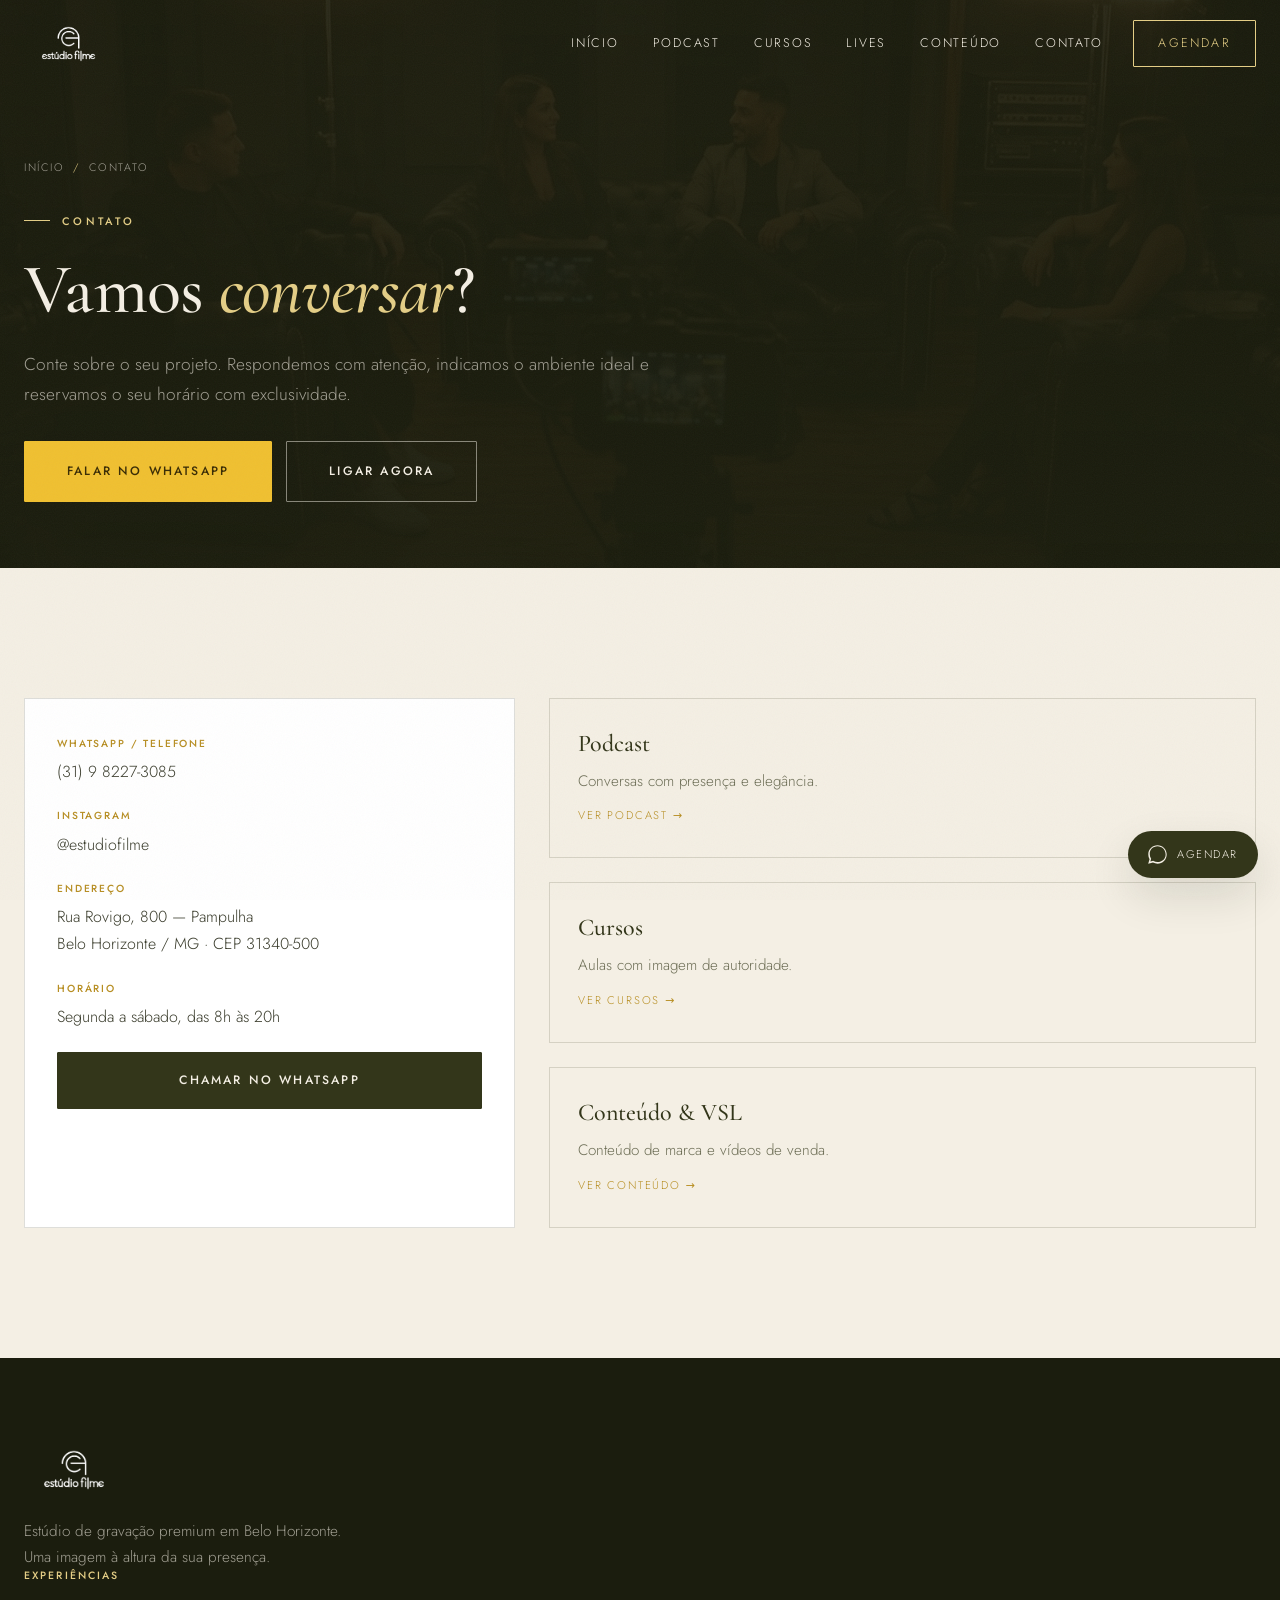
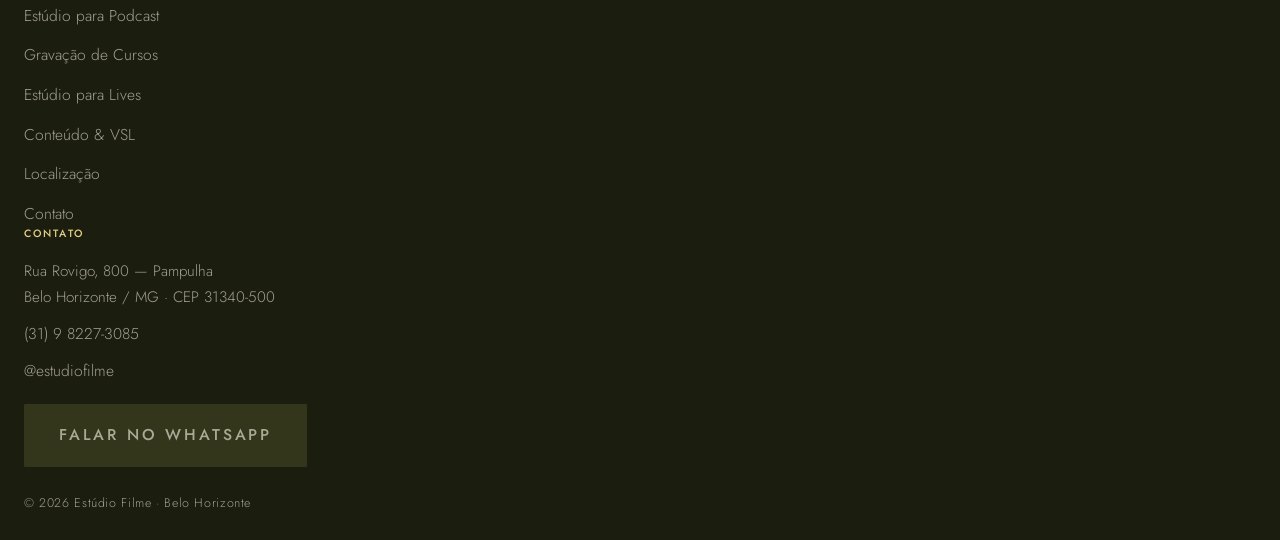
==== commit 1d4f6627: "update-GTM e imagens leves" ====
--- a/contato/index.html
+++ b/contato/index.html
@@ -1,6 +1,10 @@
 <!DOCTYPE html>
 <html lang="pt-BR">
 <head>
+  <!-- Google Tag Manager -->
+  <script>(function(w,d,s,l,i){w[l]=w[l]||[];w[l].push({'gtm.start':new Date().getTime(),event:'gtm.js'});var f=d.getElementsByTagName(s)[0],j=d.createElement(s),dl=l!='dataLayer'?'&l='+l:'';j.async=true;j.src='https://www.googletagmanager.com/gtm.js?id='+i+dl;f.parentNode.insertBefore(j,f);})(window,document,'script','dataLayer','GTM-W6CDV4F4');</script>
+  <!-- End Google Tag Manager -->
+
   <meta charset="UTF-8" />
   <meta name="viewport" content="width=device-width, initial-scale=1.0" />
   <meta name="theme-color" content="#F7F2E8" />
@@ -18,7 +22,7 @@
   <meta property="og:title" content="Contato e Agendamento | Estúdio Filme" />
   <meta property="og:description" content="Agende sua gravação no Estúdio Filme pelo WhatsApp (31) 98227-3085." />
   <meta property="og:url" content="https://www.estudiofilme.com.br/contato/" />
-  <meta property="og:image" content="https://www.estudiofilme.com.br/assets/estudio-music.png" />
+  <meta property="og:image" content="https://www.estudiofilme.com.br/assets/estudio-music.jpg" />
 
   <link rel="icon" type="image/png" href="../assets/favicon.png" />
   <link rel="apple-touch-icon" href="../assets/favicon.png" />
@@ -28,7 +32,8 @@
 
   <link rel="preconnect" href="https://fonts.googleapis.com" />
   <link rel="preconnect" href="https://fonts.gstatic.com" crossorigin />
-  <link href="https://fonts.googleapis.com/css2?family=Cormorant+Garamond:ital,wght@0,500;0,600;1,500;1,600&family=Jost:wght@300;400;500&display=swap" rel="stylesheet" />
+  <link href="https://fonts.googleapis.com/css2?family=Cormorant+Garamond:ital,wght@0,500;0,600;1,500;1,600&family=Jost:wght@300;400;500&display=swap" rel="stylesheet" media="print" onload="this.media='all'" />
+  <noscript><link href="https://fonts.googleapis.com/css2?family=Cormorant+Garamond:ital,wght@0,500;0,600;1,500;1,600&family=Jost:wght@300;400;500&display=swap" rel="stylesheet" /></noscript>
   <link rel="stylesheet" href="../style.css" />
 
   <script type="application/ld+json">
@@ -36,7 +41,7 @@
     "@context": "https://schema.org",
     "@graph": [
       { "@type": "ContactPage", "@id": "https://www.estudiofilme.com.br/contato/#contactpage", "url": "https://www.estudiofilme.com.br/contato/", "name": "Contato — Estúdio Filme", "about": { "@id": "https://www.estudiofilme.com.br/#business" } },
-      { "@type": ["LocalBusiness","ProfessionalService"], "@id": "https://www.estudiofilme.com.br/#business", "name": "Estúdio Filme", "url": "https://www.estudiofilme.com.br/", "telephone": "+5531982273085", "image": "https://www.estudiofilme.com.br/assets/estudio-music.png", "priceRange": "$$$", "address": { "@type": "PostalAddress", "streetAddress": "Rua Rovigo, 800", "addressLocality": "Belo Horizonte", "addressRegion": "MG", "postalCode": "31340-500", "addressCountry": "BR" }, "contactPoint": { "@type": "ContactPoint", "telephone": "+5531982273085", "contactType": "reservas", "areaServed": "BR", "availableLanguage": "Portuguese" } },
+      { "@type": ["LocalBusiness","ProfessionalService"], "@id": "https://www.estudiofilme.com.br/#business", "name": "Estúdio Filme", "url": "https://www.estudiofilme.com.br/", "telephone": "+5531982273085", "image": "https://www.estudiofilme.com.br/assets/estudio-music.jpg", "priceRange": "$$$", "address": { "@type": "PostalAddress", "streetAddress": "Rua Rovigo, 800", "addressLocality": "Belo Horizonte", "addressRegion": "MG", "postalCode": "31340-500", "addressCountry": "BR" }, "contactPoint": { "@type": "ContactPoint", "telephone": "+5531982273085", "contactType": "reservas", "areaServed": "BR", "availableLanguage": "Portuguese" } },
       { "@type": "BreadcrumbList", "itemListElement": [ { "@type": "ListItem", "position": 1, "name": "Início", "item": "https://www.estudiofilme.com.br/" }, { "@type": "ListItem", "position": 2, "name": "Contato", "item": "https://www.estudiofilme.com.br/contato/" } ] }
     ]
   }
@@ -44,6 +49,10 @@
 </head>
 
 <body>
+  <!-- Google Tag Manager (noscript) -->
+  <noscript><iframe src="https://www.googletagmanager.com/ns.html?id=GTM-W6CDV4F4" height="0" width="0" style="display:none;visibility:hidden"></iframe></noscript>
+  <!-- End Google Tag Manager (noscript) -->
+
   <div class="progress" aria-hidden="true"></div>
   <div class="grain" aria-hidden="true"></div>
   <header class="navbar over-hero" id="navbar">
@@ -66,7 +75,7 @@
 
   <main>
     <section class="subhero">
-      <div class="bg"><img src="../assets/estudio-music.png" alt="" aria-hidden="true" data-parallax="0.07" /></div>
+      <div class="bg"><img src="../assets/estudio-music.jpg" alt="" aria-hidden="true" data-parallax="0.07" /></div>
       <div class="container">
         <nav class="breadcrumb" aria-label="Trilha"><ol><li><a href="../">Início</a></li><li aria-current="page">Contato</li></ol></nav>
         <span class="eyebrow">Contato</span>
